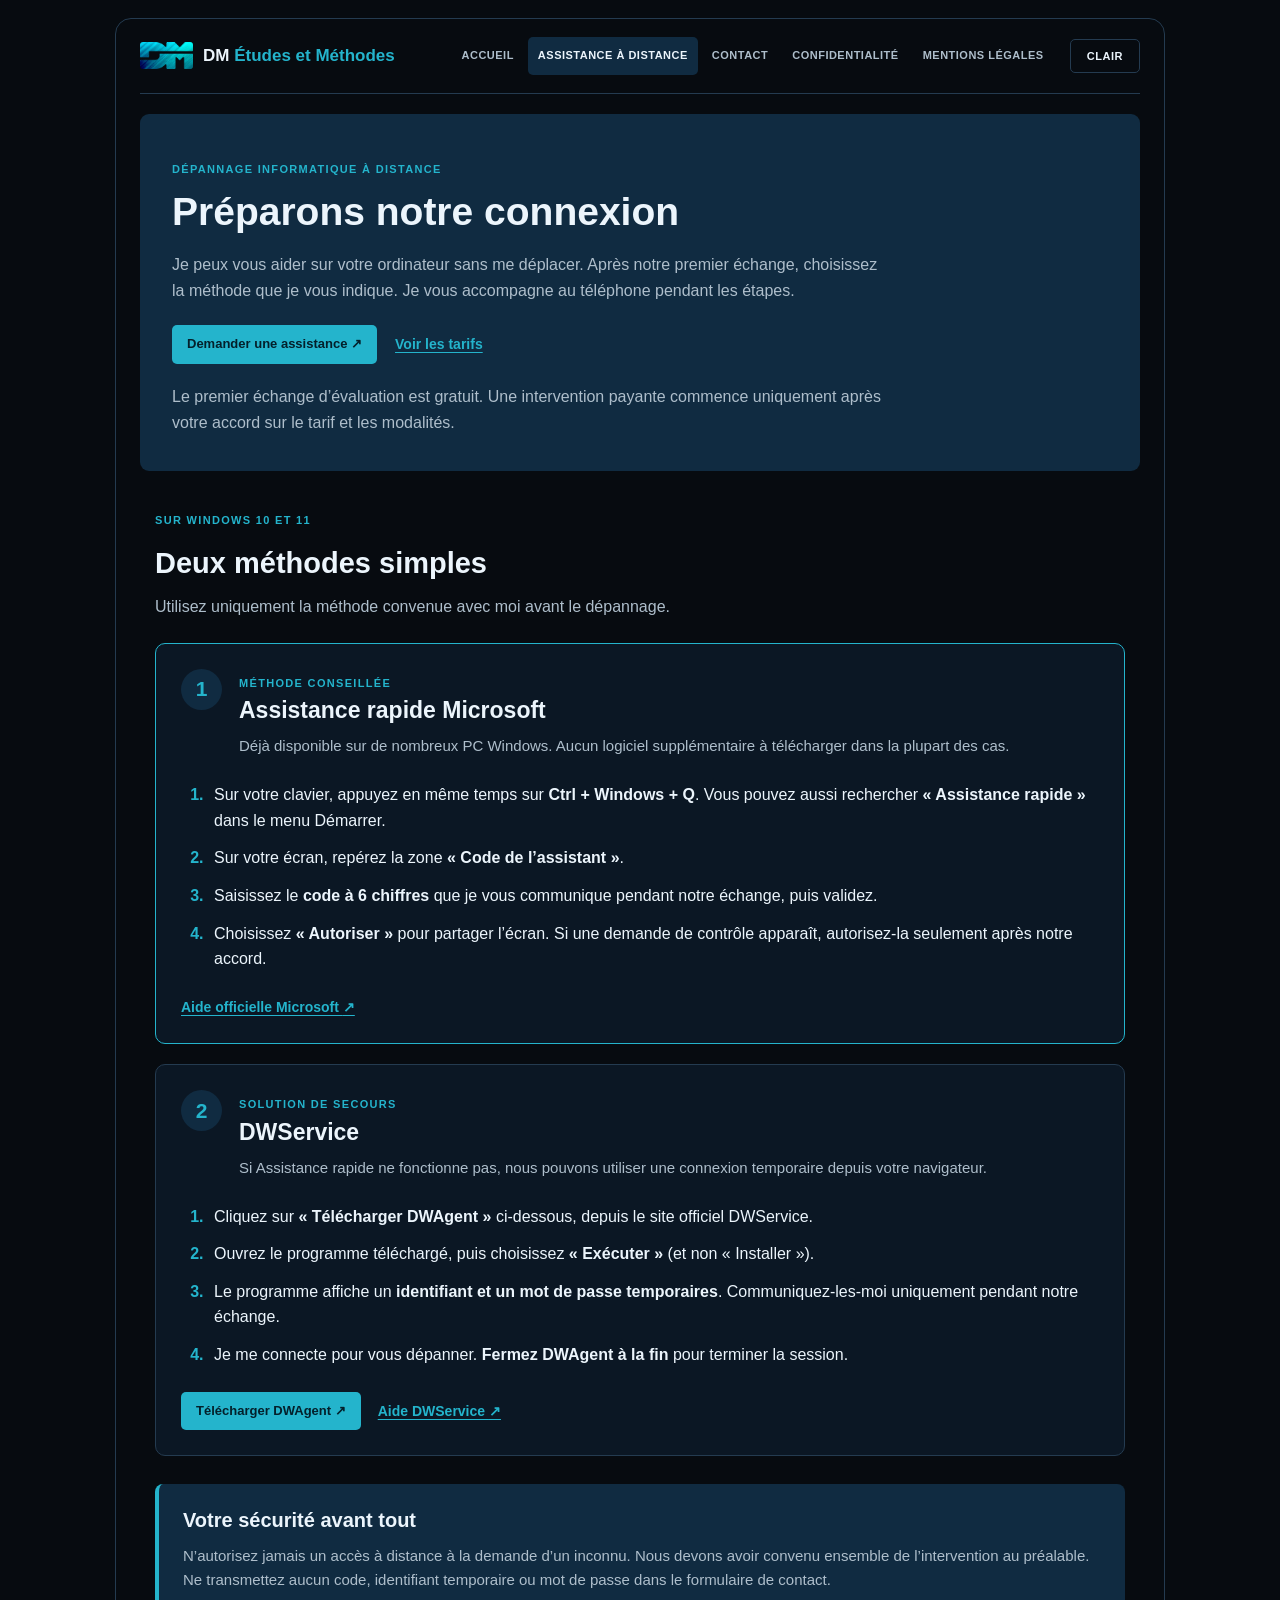
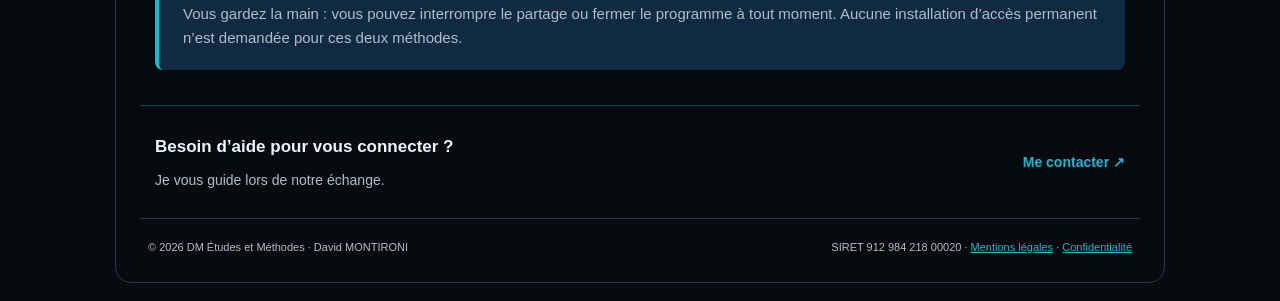
==== assistance-distance.html @ e858c82a "feat: créer une page client pour l’assistance à distance" ====
<!doctype html>
<html lang="fr">
<head>
<meta charset="utf-8">
<meta name="viewport" content="width=device-width, initial-scale=1">
<meta name="description" content="Assistance informatique à distance avec DM Études et Méthodes : guide simple pour préparer une connexion sécurisée avec Assistance rapide Microsoft ou DWService.">
<meta name="color-scheme" content="dark light">
<meta name="theme-color" content="#070b10">
<title>Assistance à distance — DM Études et Méthodes</title>
<link rel="icon" type="image/png" href="assets/favicon.png">
<link rel="stylesheet" href="assets/style.css">
<link rel="stylesheet" href="assets/assistance.css">
<script defer src="assets/main.js"></script>
</head>
<body>
<a class="skip-link" href="#contenu">Aller au contenu</a>
<div class="site-shell">
<header class="topbar">
<a href="index.html" class="brand" aria-label="DM Études et Méthodes, accueil"><img src="assets/logo-dm.png" alt="" width="55" height="28"><span>DM <strong>Études et Méthodes</strong></span></a>
<nav class="nav" aria-label="Navigation principale">
<a href="index.html">Accueil</a><a href="assistance-distance.html" aria-current="page">Assistance à distance</a><a href="contact.html">Contact</a><a href="confidentialite.html">Confidentialité</a><a href="mentions-legales.html">Mentions légales</a>
</nav>
<button id="theme-switch" type="button" aria-label="Passer au thème clair">CLAIR</button>
</header>
<main id="contenu">
<section class="assist-hero">
<p class="eyebrow">DÉPANNAGE INFORMATIQUE À DISTANCE</p>
<h1>Préparons notre connexion</h1>
<p>Je peux vous aider sur votre ordinateur sans me déplacer. Après notre premier échange, choisissez la méthode que je vous indique. Je vous accompagne au téléphone pendant les étapes.</p>
<div class="assist-hero-actions"><a class="cta" href="contact.html?prestation=distance">Demander une assistance <span aria-hidden="true">↗</span></a><a class="assist-secondary" href="index.html#tarifs">Voir les tarifs</a></div>
<p class="assist-small">Le premier échange d’évaluation est gratuit. Une intervention payante commence uniquement après votre accord sur le tarif et les modalités.</p>
</section>
<section class="assist-content" aria-labelledby="methods-title">
<div class="assist-intro"><span class="eyebrow">SUR WINDOWS 10 ET 11</span><h2 id="methods-title">Deux méthodes simples</h2><p>Utilisez uniquement la méthode convenue avec moi avant le dépannage.</p></div>
<article class="assist-method" aria-labelledby="quick-title">
<div class="assist-method-heading"><span class="assist-number" aria-hidden="true">1</span><div><span class="eyebrow">MÉTHODE CONSEILLÉE</span><h3 id="quick-title">Assistance rapide Microsoft</h3><p>Déjà disponible sur de nombreux PC Windows. Aucun logiciel supplémentaire à télécharger dans la plupart des cas.</p></div></div>
<ol class="assist-steps">
<li>Sur votre clavier, appuyez en même temps sur <strong>Ctrl + Windows + Q</strong>. Vous pouvez aussi rechercher <strong>« Assistance rapide »</strong> dans le menu Démarrer.</li>
<li>Sur votre écran, repérez la zone <strong>« Code de l’assistant »</strong>.</li>
<li>Saisissez le <strong>code à 6 chiffres</strong> que je vous communique pendant notre échange, puis validez.</li>
<li>Choisissez <strong>« Autoriser »</strong> pour partager l’écran. Si une demande de contrôle apparaît, autorisez-la seulement après notre accord.</li>
</ol>
<div class="assist-actions"><a class="assist-link" href="https://support.microsoft.com/fr-fr/windows/apps/solve-pc-problems-remotely-using-quick-assist" target="_blank" rel="noopener noreferrer">Aide officielle Microsoft <span aria-hidden="true">↗</span></a></div>
</article>
<article class="assist-method" aria-labelledby="dw-title">
<div class="assist-method-heading"><span class="assist-number" aria-hidden="true">2</span><div><span class="eyebrow">SOLUTION DE SECOURS</span><h3 id="dw-title">DWService</h3><p>Si Assistance rapide ne fonctionne pas, nous pouvons utiliser une connexion temporaire depuis votre navigateur.</p></div></div>
<ol class="assist-steps">
<li>Cliquez sur <strong>« Télécharger DWAgent »</strong> ci-dessous, depuis le site officiel DWService.</li>
<li>Ouvrez le programme téléchargé, puis choisissez <strong>« Exécuter »</strong> (et non « Installer »).</li>
<li>Le programme affiche un <strong>identifiant et un mot de passe temporaires</strong>. Communiquez-les-moi uniquement pendant notre échange.</li>
<li>Je me connecte pour vous dépanner. <strong>Fermez DWAgent à la fin</strong> pour terminer la session.</li>
</ol>
<div class="assist-actions"><a class="cta" href="https://www.dwservice.net/fr/download.html" target="_blank" rel="noopener noreferrer">Télécharger DWAgent <span aria-hidden="true">↗</span></a><a class="assist-link" href="https://www.dwservice.net/fr/faq.html" target="_blank" rel="noopener noreferrer">Aide DWService <span aria-hidden="true">↗</span></a></div>
</article>
<aside class="assist-safety" aria-labelledby="safe-title"><h2 id="safe-title">Votre sécurité avant tout</h2><p>N’autorisez jamais un accès à distance à la demande d’un inconnu. Nous devons avoir convenu ensemble de l’intervention au préalable. Ne transmettez aucun code, identifiant temporaire ou mot de passe dans le formulaire de contact.</p><p>Vous gardez la main : vous pouvez interrompre le partage ou fermer le programme à tout moment. Aucune installation d’accès permanent n’est demandée pour ces deux méthodes.</p></aside>
</section>
<section class="signature"><div><h2>Besoin d’aide pour vous connecter ?</h2><p>Je vous guide lors de notre échange.</p></div><a href="contact.html?prestation=distance">Me contacter <span aria-hidden="true">↗</span></a></section>
</main>
<footer class="footer"><span>© 2026 DM Études et Méthodes · David MONTIRONI</span><span>SIRET 912 984 218 00020 · <a href="mentions-legales.html">Mentions légales</a> · <a href="confidentialite.html">Confidentialité</a></span></footer>
</div></body></html>
---- assets/style.css ----
*{box-sizing:border-box}html{scroll-behavior:smooth}body{--bg:#070b10;--panel:#0b1724;--hero:#102b41;--text:#ecf5fc;--muted:#aebecb;--line:#243b50;--accent:#24b4cc;--focus:#62d8e8;background:var(--bg);color:var(--text);font-family:Inter,Segoe UI,Arial,sans-serif;margin:0;line-height:1.6}body.light{--bg:#f4f8fa;--panel:#fff;--hero:#e0f1f7;--text:#162738;--muted:#485c6b;--line:#c9dce5;--accent:#087c9b;--focus:#087c9b}a{color:var(--accent)}a:focus-visible,button:focus-visible{outline:3px solid var(--focus);outline-offset:3px}.site-shell{max-width:1050px;margin:18px auto;padding:0 24px;border:1px solid var(--line);border-radius:16px;background:var(--bg)}.topbar{display:flex;align-items:center;gap:16px;flex-wrap:wrap;padding:18px 0;border-bottom:1px solid var(--line)}.brand{text-decoration:none;color:var(--text);display:flex;align-items:center;gap:10px;font-size:17px;font-weight:650;white-space:nowrap}.brand img{object-fit:cover;object-position:center;width:53px;height:27px;border-radius:3px}.brand strong{color:var(--accent)}.nav{display:flex;align-items:center;flex-wrap:wrap;gap:4px;margin-left:auto}.nav a{text-decoration:none;text-transform:uppercase;font-size:11px;letter-spacing:.045em;font-weight:700;color:var(--muted);padding:10px;border-radius:5px}.nav a:hover,.nav a[aria-current]{background:var(--hero);color:var(--text)}button{background:transparent;color:var(--text);border:1px solid var(--line);border-radius:5px;padding:10px 16px;font-weight:650;cursor:pointer;font-size:11px;letter-spacing:.05em}.hero{background:var(--hero);margin-top:20px;padding:45px 30px;border-radius:9px}.eyebrow{color:var(--accent);font-size:11px;font-weight:800;letter-spacing:.12em}.hero h1{font-size:clamp(25px,3vw,36px);line-height:1.23;margin:16px 0 12px;letter-spacing:-.025em}.hero p{max-width:750px;margin:0 0 20px;color:var(--muted)}.cta{display:inline-block;background:var(--accent);color:#04202b;text-decoration:none;padding:9px 15px;border-radius:5px;font-size:13px;font-weight:700}.services{display:grid;grid-template-columns:1fr 1fr;gap:36px;padding:34px 15px 18px}.service-icon{color:var(--accent);font-size:25px;height:35px}.services h2,.expertise h2,.signature h2{font-size:17px;margin:0 0 8px}.services p,.expertise p,.signature p{color:var(--muted);margin:0;font-size:14px}.expertise{padding:20px 15px 34px}.signature{border-top:1px solid var(--line);padding:27px 15px;display:flex;justify-content:space-between;align-items:center;gap:15px}.signature a{font-size:14px;text-decoration:none;font-weight:700}.footer{border-top:1px solid var(--line);display:flex;justify-content:space-between;gap:10px;flex-wrap:wrap;padding:20px 8px 25px;color:var(--muted);font-size:11px}.inner{padding:35px 15px 60px;max-width:820px}.inner h1{font-size:clamp(27px,4vw,38px);line-height:1.3;margin:10px 0 20px}.inner h2{font-size:18px;margin:28px 0 5px}.inner p{color:var(--muted)}.contact-grid{display:grid;grid-template-columns:1fr 1fr;gap:32px;margin-top:32px}.note{background:var(--hero);padding:16px 20px;border-radius:7px}@media(max-width:720px){.site-shell{margin:0;padding:0 15px;border:0;border-radius:0}.topbar{align-items:flex-start}.nav{order:3;width:100%;margin:0}.nav a{padding:8px 7px;font-size:10px}button{margin-left:auto}.hero{padding:30px 20px}.services,.contact-grid{grid-template-columns:1fr;gap:20px}.signature{align-items:flex-start}.footer{display:block}.footer span{display:block;margin-bottom:6px}}
/* Formulaire de contact */
.contact-layout{display:grid;grid-template-columns:minmax(0,1.8fr) minmax(220px,1fr);gap:28px;margin-top:26px;align-items:start}
.contact-form{border:1px solid var(--line);border-radius:10px;padding:23px;background:var(--panel)}
.form-row{display:grid;grid-template-columns:1fr 1fr;gap:14px}
.field{display:flex;flex-direction:column;gap:6px;margin-bottom:17px}
.field label{font-size:13px;font-weight:650}
.field input,.field select,.field textarea{width:100%;border:1px solid var(--line);background:var(--bg);color:var(--text);border-radius:6px;padding:11px 12px;font:inherit;font-size:14px}
.field input:focus,.field select:focus,.field textarea:focus{outline:2px solid var(--focus);outline-offset:1px}
.field textarea{resize:vertical;min-height:140px}
.checkline{display:flex;gap:12px;align-items:flex-start;color:var(--muted);font-size:13px}
.checkline input{accent-color:var(--accent);margin-top:5px}
.small-muted,.form-status{font-size:12px;color:var(--muted)}
.form-status{padding:10px 12px;background:var(--hero);border-radius:5px}
.send-button{background:var(--accent);color:#04202b;border:0;font-size:13px}
.send-button:disabled{opacity:.55;cursor:not-allowed}
.trap{position:absolute;left:-9999px;width:1px;height:1px;overflow:hidden}
.contact-aside{margin-top:0}
@media(max-width:720px){.contact-layout,.form-row{grid-template-columns:1fr}.contact-form{padding:16px}}

.thank-you{padding-top:64px;padding-bottom:72px}.thank-you .cta{display:inline-flex;margin-top:18px}
---- assets/assistance.css ----
/* Guide d'assistance à distance : styles complémentaires, thème hérité du site */
.skip-link{position:absolute;left:-9999px;top:auto}
.skip-link:focus{left:12px;top:12px;z-index:10;background:var(--panel);padding:10px}
.assist-hero{background:var(--hero);margin-top:20px;padding:36px 32px;border-radius:9px}
.assist-hero h1{font-size:clamp(27px,3.5vw,39px);line-height:1.2;margin:10px 0 14px}
.assist-hero>p:not(.eyebrow){color:var(--muted);max-width:720px;font-size:16px}
.assist-hero-actions{display:flex;align-items:center;gap:18px;flex-wrap:wrap;margin-top:22px}
.assist-secondary,.assist-link{font-weight:700;font-size:14px;text-underline-offset:3px}
.assist-hero .assist-small{font-size:13px;margin:20px 0 0}
.assist-content{padding:35px 15px}
.assist-intro h2{font-size:clamp(23px,3vw,29px);margin:8px 0}
.assist-intro p{color:var(--muted);margin:0 0 23px}
.assist-method{background:var(--panel);border:1px solid var(--line);border-radius:10px;margin-top:20px;padding:25px}
.assist-method:first-of-type{border-color:var(--accent)}
.assist-method-heading{display:flex;gap:17px;align-items:flex-start}
.assist-method-heading h3{font-size:23px;margin:2px 0 8px;line-height:1.3}
.assist-method-heading p{font-size:15px;color:var(--muted);margin:0}
.assist-number{display:grid;place-items:center;flex:0 0 41px;width:41px;height:41px;border-radius:50%;background:var(--hero);color:var(--accent);font-size:21px;font-weight:800}
.assist-steps{margin:24px 0 0;padding-left:27px;display:grid;gap:12px}
.assist-steps li{padding-left:6px;line-height:1.6;font-size:16px}
.assist-steps li::marker{color:var(--accent);font-weight:800}
.assist-actions{margin-top:24px;display:flex;flex-wrap:wrap;align-items:center;gap:17px}
.assist-safety{margin-top:28px;border-left:4px solid var(--accent);background:var(--hero);padding:20px 24px;border-radius:8px}
.assist-safety h2{font-size:20px;margin:0 0 8px}
.assist-safety p{color:var(--muted);margin:0 0 10px;font-size:15px}
.assist-safety p:last-child{margin-bottom:0}
.footer a{color:var(--accent)}
@media(max-width:720px){.assist-hero{padding:25px 20px}.assist-content{padding:28px 0}.assist-method{padding:20px 17px}.assist-method-heading{gap:12px}.assist-number{flex-basis:36px;width:36px;height:36px}.assist-method-heading h3{font-size:21px}.assist-steps{padding-left:22px}.assist-safety{padding:19px}.assist-hero-actions{gap:14px}}
@media(prefers-reduced-motion:reduce){html{scroll-behavior:auto}}
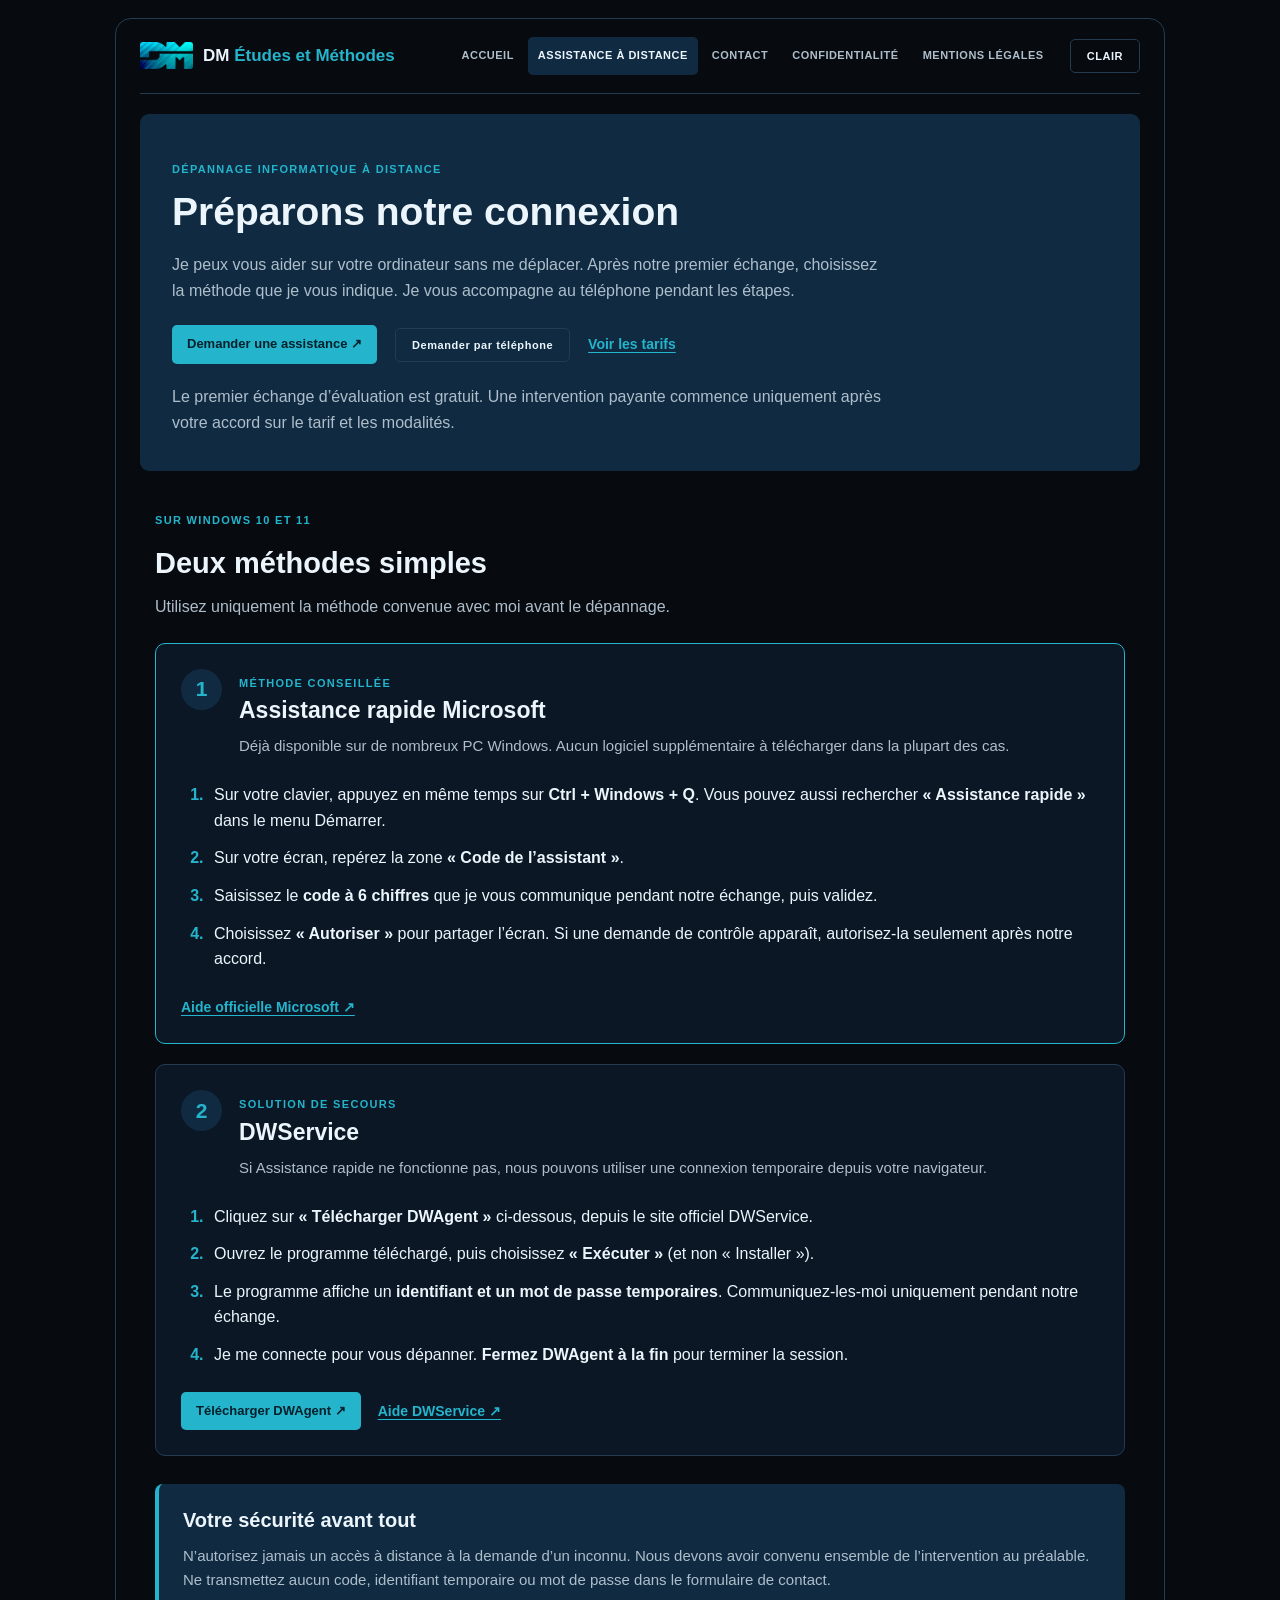
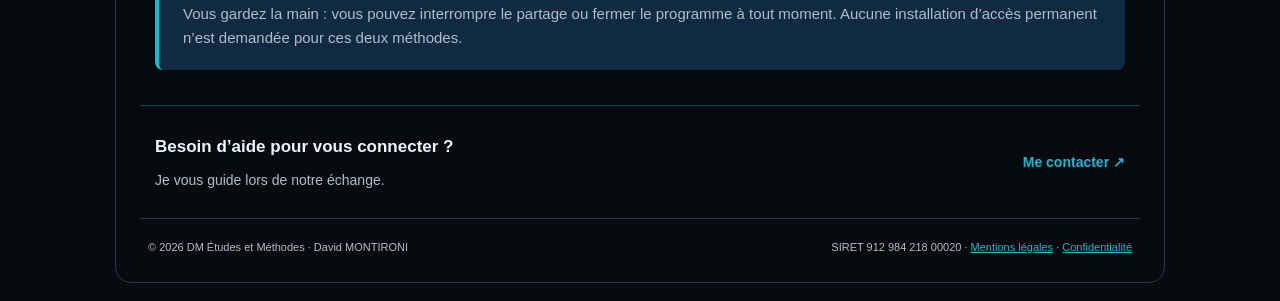
==== commit eaa9a760: "feat: ajouter un bouton Demander par téléphone" ====
--- a/assistance-distance.html
+++ b/assistance-distance.html
@@ -11,6 +11,7 @@
 <link rel="stylesheet" href="assets/style.css">
 <link rel="stylesheet" href="assets/assistance.css">
 <script defer src="assets/main.js"></script>
+<script defer src="assets/telephone.js"></script>
 </head>
 <body>
 <a class="skip-link" href="#contenu">Aller au contenu</a>
@@ -27,7 +28,13 @@
 <p class="eyebrow">DÉPANNAGE INFORMATIQUE À DISTANCE</p>
 <h1>Préparons notre connexion</h1>
 <p>Je peux vous aider sur votre ordinateur sans me déplacer. Après notre premier échange, choisissez la méthode que je vous indique. Je vous accompagne au téléphone pendant les étapes.</p>
-<div class="assist-hero-actions"><a class="cta" href="contact.html?prestation=distance">Demander une assistance <span aria-hidden="true">↗</span></a><a class="assist-secondary" href="index.html#tarifs">Voir les tarifs</a></div>
+<div class="assist-hero-actions">
+<a class="cta" href="contact.html?prestation=distance">Demander une assistance <span aria-hidden="true">↗</span></a>
+<button type="button" class="assist-call" id="assist-call" aria-controls="assist-call-result" aria-expanded="false">Demander par téléphone</button>
+<a class="assist-secondary" href="index.html#tarifs">Voir les tarifs</a>
+</div>
+<div id="assist-call-result" class="assist-call-result" aria-live="polite" hidden></div>
+<noscript><p class="assist-small">Pour obtenir notre numéro, veuillez utiliser le formulaire de contact.</p></noscript>
 <p class="assist-small">Le premier échange d’évaluation est gratuit. Une intervention payante commence uniquement après votre accord sur le tarif et les modalités.</p>
 </section>
 <section class="assist-content" aria-labelledby="methods-title">
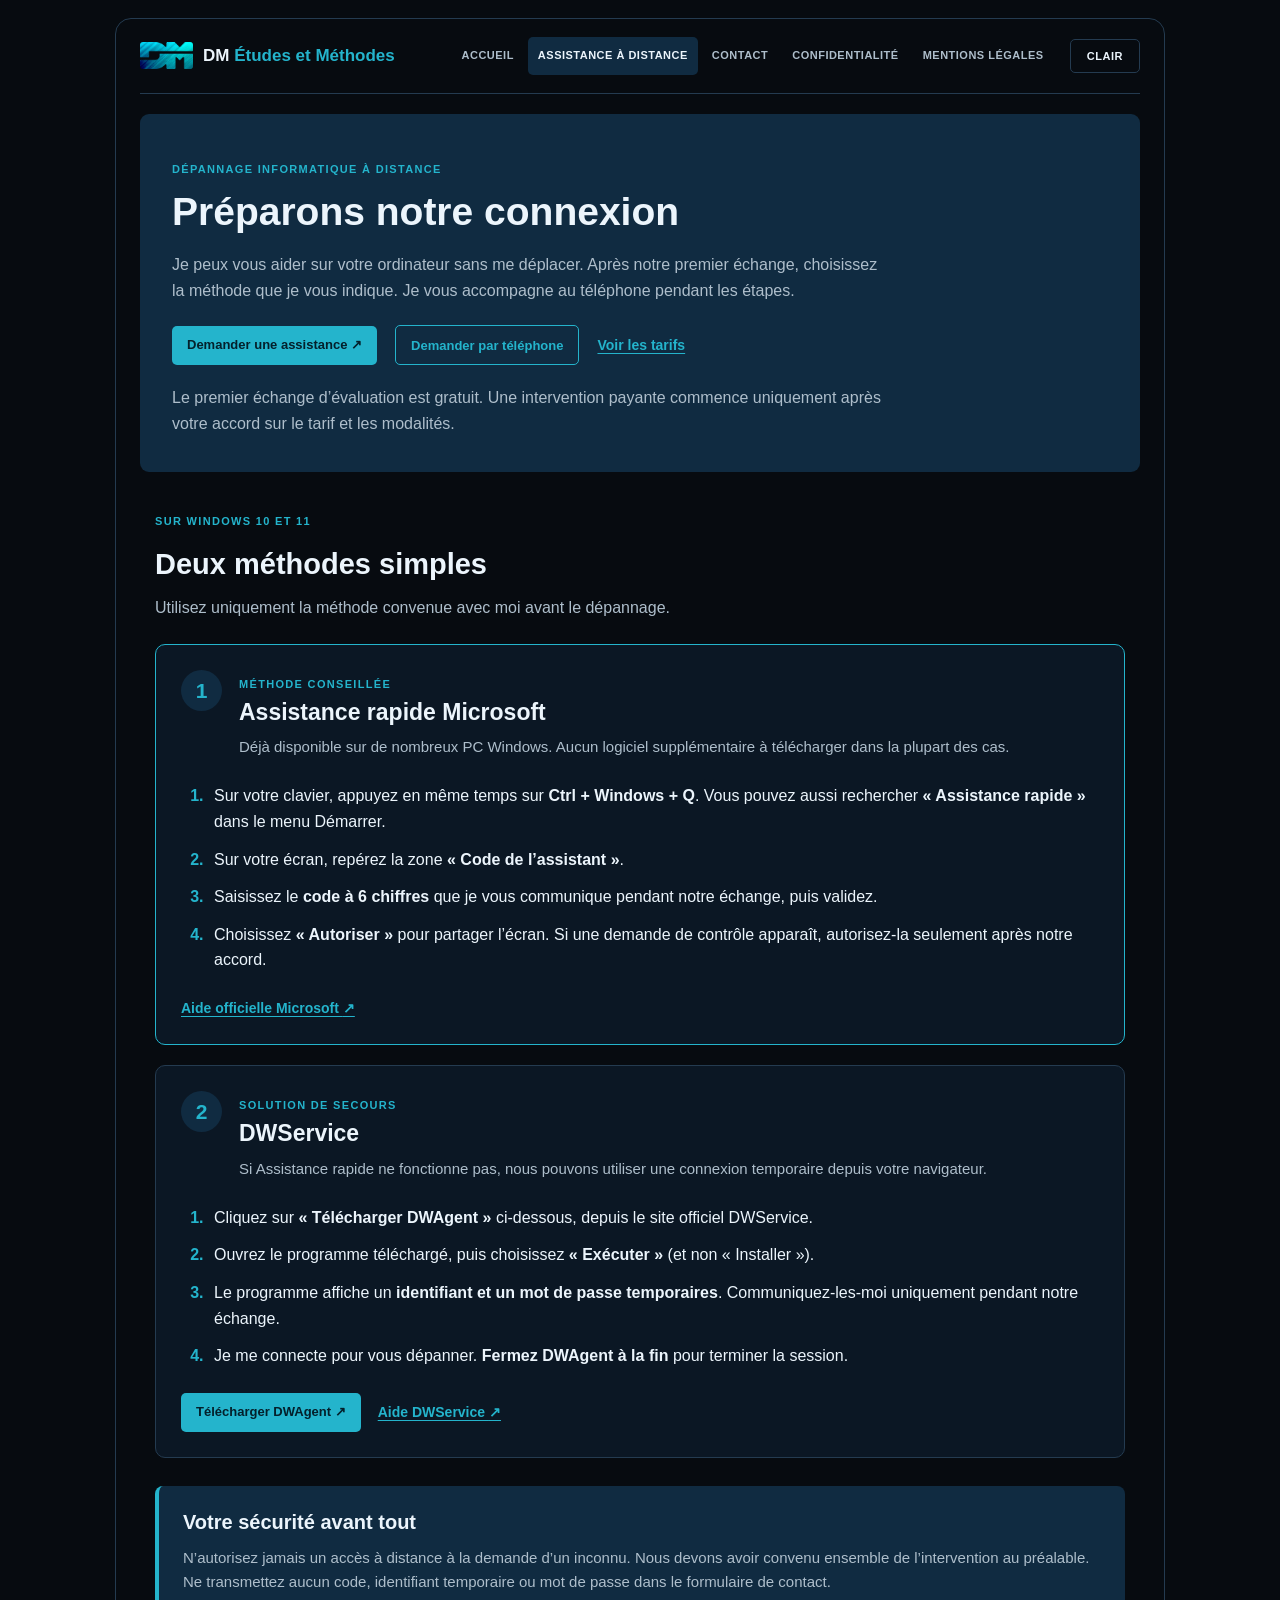
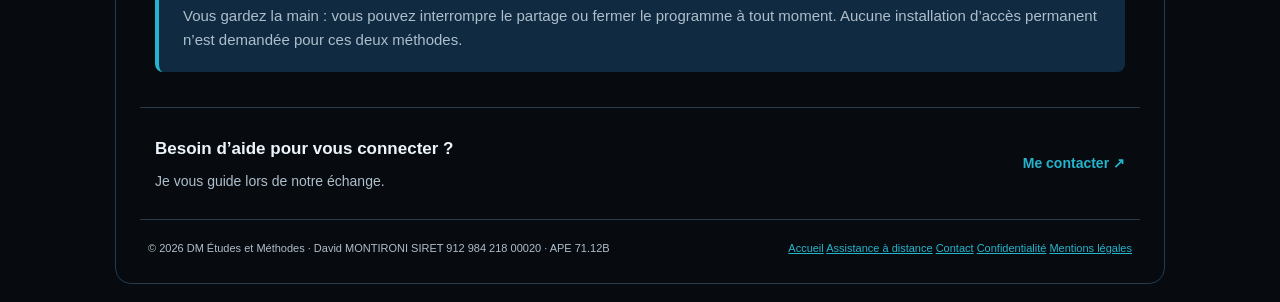
==== commit 62c5763e: "ui: harmoniser le pied de page et les 5 liens sur assistance-distance.html" ====
--- a/assistance-distance.html
+++ b/assistance-distance.html
@@ -63,5 +63,17 @@
 </section>
 <section class="signature"><div><h2>Besoin d’aide pour vous connecter ?</h2><p>Je vous guide lors de notre échange.</p></div><a href="contact.html?prestation=distance">Me contacter <span aria-hidden="true">↗</span></a></section>
 </main>
-<footer class="footer"><span>© 2026 DM Études et Méthodes · David MONTIRONI</span><span>SIRET 912 984 218 00020 · <a href="mentions-legales.html">Mentions légales</a> · <a href="confidentialite.html">Confidentialité</a></span></footer>
+<footer class="footer">
+  <div class="footer-meta">
+    <span>© 2026 DM Études et Méthodes · David MONTIRONI</span>
+    <span>SIRET 912 984 218 00020 · APE 71.12B</span>
+  </div>
+  <nav class="footer-nav" aria-label="Navigation de pied de page">
+    <a href="index.html">Accueil</a>
+    <a href="assistance-distance.html">Assistance à distance</a>
+    <a href="contact.html">Contact</a>
+    <a href="confidentialite.html">Confidentialité</a>
+    <a href="mentions-legales.html">Mentions légales</a>
+  </nav>
+</footer>
 </div></body></html>
--- a/assets/assistance.css
+++ b/assets/assistance.css
@@ -27,3 +27,27 @@
 .footer a{color:var(--accent)}
 @media(max-width:720px){.assist-hero{padding:25px 20px}.assist-content{padding:28px 0}.assist-method{padding:20px 17px}.assist-method-heading{gap:12px}.assist-number{flex-basis:36px;width:36px;height:36px}.assist-method-heading h3{font-size:21px}.assist-steps{padding-left:22px}.assist-safety{padding:19px}.assist-hero-actions{gap:14px}}
 @media(prefers-reduced-motion:reduce){html{scroll-behavior:auto}}
+
+
+/* Demande téléphonique : affichage à la demande, responsive et accessible */
+.assist-hero-actions .assist-call{
+  display:inline-flex;align-items:center;justify-content:center;
+  margin-left:0;padding:9px 15px;min-height:40px;
+  border:1px solid var(--accent);border-radius:5px;
+  color:var(--accent);background:transparent;
+  letter-spacing:0;text-transform:none;font-size:13px;font-weight:700;
+}
+.assist-hero-actions .assist-call:hover{background:var(--bg)}
+.assist-call-result{
+  margin-top:15px;padding:12px 16px;border:1px solid var(--line);
+  border-radius:7px;background:var(--panel);color:var(--muted);
+  font-size:15px;line-height:1.6;
+}
+.assist-phone-link{
+  color:var(--accent);font-size:18px;font-weight:800;
+  text-decoration:underline;text-underline-offset:3px;white-space:nowrap;
+}
+@media(max-width:500px){
+  .assist-hero-actions{gap:12px}
+  .assist-hero-actions .assist-call{margin-left:0}
+}
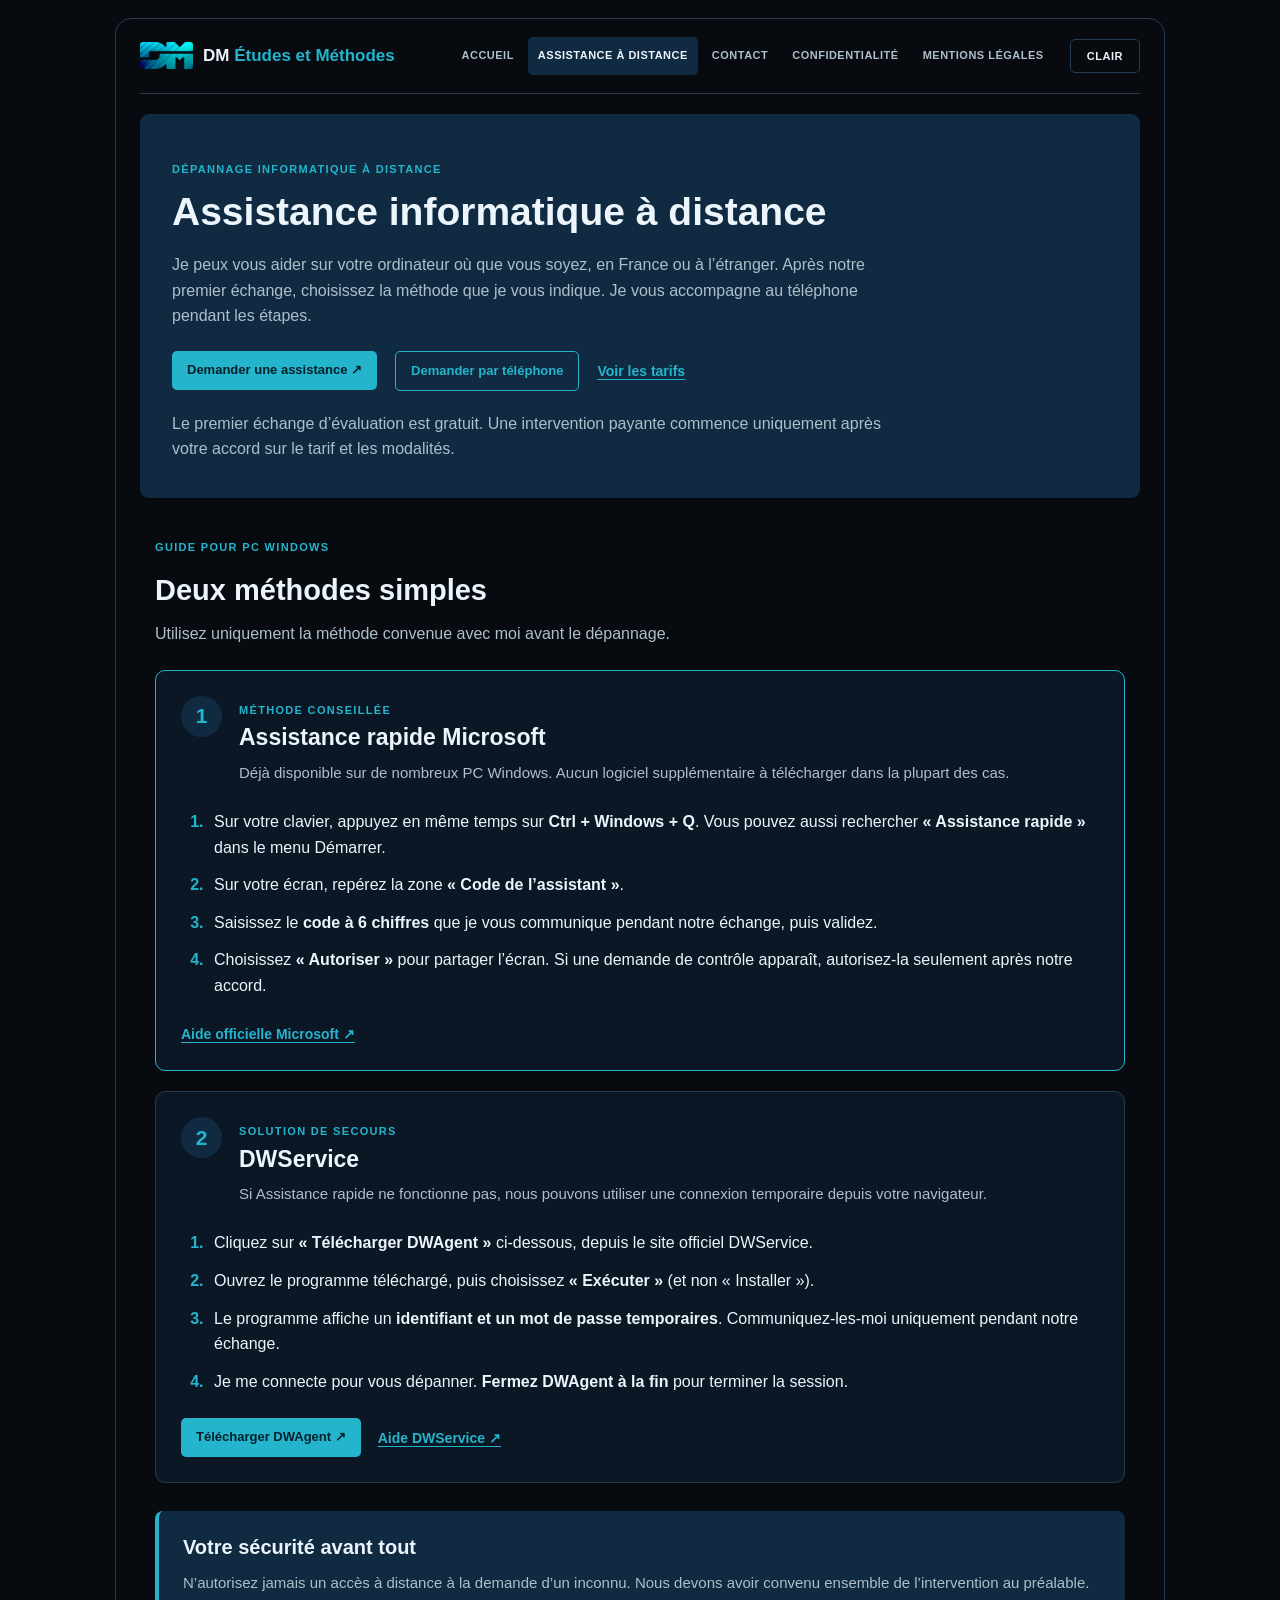
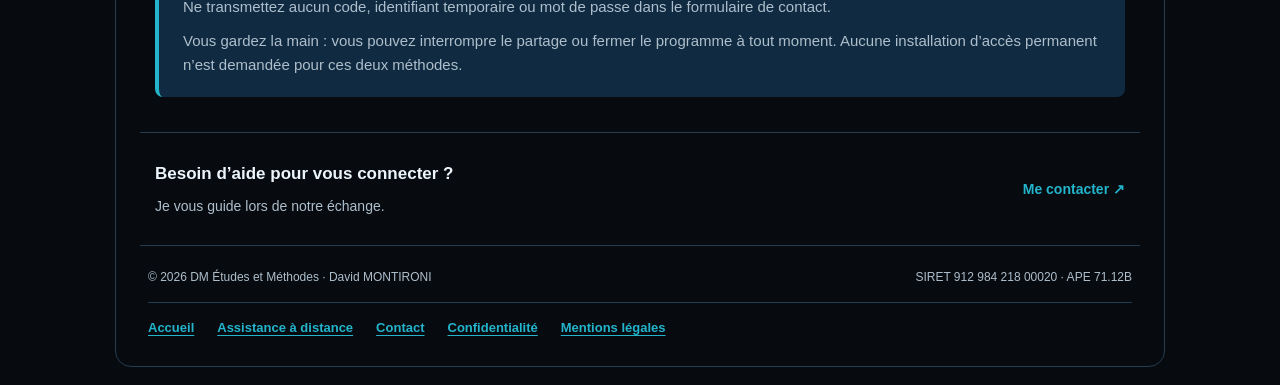
==== commit b751be8d: "Optimiser le référencement des services aux particuliers" ====
--- a/assistance-distance.html
+++ b/assistance-distance.html
@@ -3,10 +3,19 @@
 <head>
 <meta charset="utf-8">
 <meta name="viewport" content="width=device-width, initial-scale=1">
-<meta name="description" content="Assistance informatique à distance avec DM Études et Méthodes : guide simple pour préparer une connexion sécurisée avec Assistance rapide Microsoft ou DWService.">
+<meta name="description" content="Assistance informatique à distance en France et à l’étranger. Préparez votre dépannage PC avec le guide Assistance rapide Microsoft ou DWService.">
+<meta name="robots" content="index,follow">
 <meta name="color-scheme" content="dark light">
 <meta name="theme-color" content="#070b10">
-<title>Assistance à distance — DM Études et Méthodes</title>
+<title>Assistance informatique à distance | DM Études et Méthodes</title>
+<link rel="canonical" href="https://servicesauxparticuliers.montironi.fr/assistance-distance.html">
+<meta property="og:type" content="website">
+<meta property="og:locale" content="fr_FR">
+<meta property="og:site_name" content="DM Études et Méthodes">
+<meta property="og:title" content="Assistance informatique à distance | DM Études et Méthodes">
+<meta property="og:description" content="Assistance informatique à distance en France et à l’étranger. Préparez votre dépannage PC avec le guide Assistance rapide Microsoft ou DWService.">
+<meta property="og:url" content="https://servicesauxparticuliers.montironi.fr/assistance-distance.html">
+<meta property="og:image" content="https://servicesauxparticuliers.montironi.fr/assets/partage.png">
 <link rel="icon" type="image/png" href="assets/favicon.png">
 <link rel="stylesheet" href="assets/style.css">
 <link rel="stylesheet" href="assets/assistance.css">
@@ -17,28 +26,28 @@
 <a class="skip-link" href="#contenu">Aller au contenu</a>
 <div class="site-shell">
 <header class="topbar">
-<a href="index.html" class="brand" aria-label="DM Études et Méthodes, accueil"><img src="assets/logo-dm.png" alt="" width="55" height="28"><span>DM <strong>Études et Méthodes</strong></span></a>
+<a href="./" class="brand" aria-label="DM Études et Méthodes, accueil"><img src="assets/logo-dm.png" alt="" width="55" height="28"><span>DM <strong>Études et Méthodes</strong></span></a>
 <nav class="nav" aria-label="Navigation principale">
-<a href="index.html">Accueil</a><a href="assistance-distance.html" aria-current="page">Assistance à distance</a><a href="contact.html">Contact</a><a href="confidentialite.html">Confidentialité</a><a href="mentions-legales.html">Mentions légales</a>
+<a href="./">Accueil</a><a href="assistance-distance.html" aria-current="page">Assistance à distance</a><a href="contact.html">Contact</a><a href="confidentialite.html">Confidentialité</a><a href="mentions-legales.html">Mentions légales</a>
 </nav>
 <button id="theme-switch" type="button" aria-label="Passer au thème clair">CLAIR</button>
 </header>
-<main id="contenu">
+<main id="contenu" tabindex="-1">
 <section class="assist-hero">
 <p class="eyebrow">DÉPANNAGE INFORMATIQUE À DISTANCE</p>
-<h1>Préparons notre connexion</h1>
-<p>Je peux vous aider sur votre ordinateur sans me déplacer. Après notre premier échange, choisissez la méthode que je vous indique. Je vous accompagne au téléphone pendant les étapes.</p>
+<h1>Assistance informatique à distance</h1>
+<p>Je peux vous aider sur votre ordinateur où que vous soyez, en France ou à l’étranger. Après notre premier échange, choisissez la méthode que je vous indique. Je vous accompagne au téléphone pendant les étapes.</p>
 <div class="assist-hero-actions">
 <a class="cta" href="contact.html?prestation=distance">Demander une assistance <span aria-hidden="true">↗</span></a>
 <button type="button" class="assist-call" id="assist-call" aria-controls="assist-call-result" aria-expanded="false">Demander par téléphone</button>
-<a class="assist-secondary" href="index.html#tarifs">Voir les tarifs</a>
+<a class="assist-secondary" href="./#tarifs">Voir les tarifs</a>
 </div>
 <div id="assist-call-result" class="assist-call-result" aria-live="polite" hidden></div>
 <noscript><p class="assist-small">Pour obtenir notre numéro, veuillez utiliser le formulaire de contact.</p></noscript>
 <p class="assist-small">Le premier échange d’évaluation est gratuit. Une intervention payante commence uniquement après votre accord sur le tarif et les modalités.</p>
 </section>
 <section class="assist-content" aria-labelledby="methods-title">
-<div class="assist-intro"><span class="eyebrow">SUR WINDOWS 10 ET 11</span><h2 id="methods-title">Deux méthodes simples</h2><p>Utilisez uniquement la méthode convenue avec moi avant le dépannage.</p></div>
+<div class="assist-intro"><span class="eyebrow">GUIDE POUR PC WINDOWS</span><h2 id="methods-title">Deux méthodes simples</h2><p>Utilisez uniquement la méthode convenue avec moi avant le dépannage.</p></div>
 <article class="assist-method" aria-labelledby="quick-title">
 <div class="assist-method-heading"><span class="assist-number" aria-hidden="true">1</span><div><span class="eyebrow">MÉTHODE CONSEILLÉE</span><h3 id="quick-title">Assistance rapide Microsoft</h3><p>Déjà disponible sur de nombreux PC Windows. Aucun logiciel supplémentaire à télécharger dans la plupart des cas.</p></div></div>
 <ol class="assist-steps">
@@ -69,7 +78,7 @@
     <span>SIRET 912 984 218 00020 · APE 71.12B</span>
   </div>
   <nav class="footer-nav" aria-label="Navigation de pied de page">
-    <a href="index.html">Accueil</a>
+    <a href="./">Accueil</a>
     <a href="assistance-distance.html">Assistance à distance</a>
     <a href="contact.html">Contact</a>
     <a href="confidentialite.html">Confidentialité</a>
--- a/assets/style.css
+++ b/assets/style.css
@@ -19,3 +19,48 @@
 @media(max-width:720px){.contact-layout,.form-row{grid-template-columns:1fr}.contact-form{padding:16px}}
 
 .thank-you{padding-top:64px;padding-bottom:72px}.thank-you .cta{display:inline-flex;margin-top:18px}
+
+
+/* Pied de page commun aux cinq pages */
+.footer{
+  display:grid;
+  grid-template-columns:minmax(0,1fr);
+  gap:15px;
+  padding:22px 8px 27px;
+}
+.footer-meta{
+  display:flex;
+  justify-content:space-between;
+  flex-wrap:wrap;
+  gap:7px 18px;
+  color:var(--muted);
+  font-size:12px;
+}
+.footer-nav{
+  display:flex;
+  flex-wrap:wrap;
+  align-items:center;
+  gap:9px 23px;
+  border-top:1px solid var(--line);
+  padding-top:15px;
+}
+.footer-nav a{
+  color:var(--accent);
+  font-size:13px;
+  font-weight:650;
+  text-decoration:underline;
+  text-underline-offset:3px;
+}
+.footer-nav a:hover{text-decoration-thickness:2px}
+@media(max-width:720px){
+  .footer{display:grid;padding:21px 0 28px}
+  .footer-meta{display:flex;flex-direction:column;gap:4px}
+  .footer-meta span{display:inline;margin:0}
+  .footer-nav{gap:8px 18px}
+  .footer-nav a{font-size:13px;line-height:1.6}
+}
+
+/* Accès direct au contenu pour la navigation au clavier. */
+.skip-link{position:absolute;left:-9999px;top:auto}
+.skip-link:focus{left:12px;top:12px;z-index:10;background:var(--panel);padding:10px}
+:where(a,button):focus-visible{outline:2px solid var(--focus);outline-offset:2px}
--- a/assets/assistance.css
+++ b/assets/assistance.css
@@ -1,6 +1,4 @@
 /* Guide d'assistance à distance : styles complémentaires, thème hérité du site */
-.skip-link{position:absolute;left:-9999px;top:auto}
-.skip-link:focus{left:12px;top:12px;z-index:10;background:var(--panel);padding:10px}
 .assist-hero{background:var(--hero);margin-top:20px;padding:36px 32px;border-radius:9px}
 .assist-hero h1{font-size:clamp(27px,3.5vw,39px);line-height:1.2;margin:10px 0 14px}
 .assist-hero>p:not(.eyebrow){color:var(--muted);max-width:720px;font-size:16px}
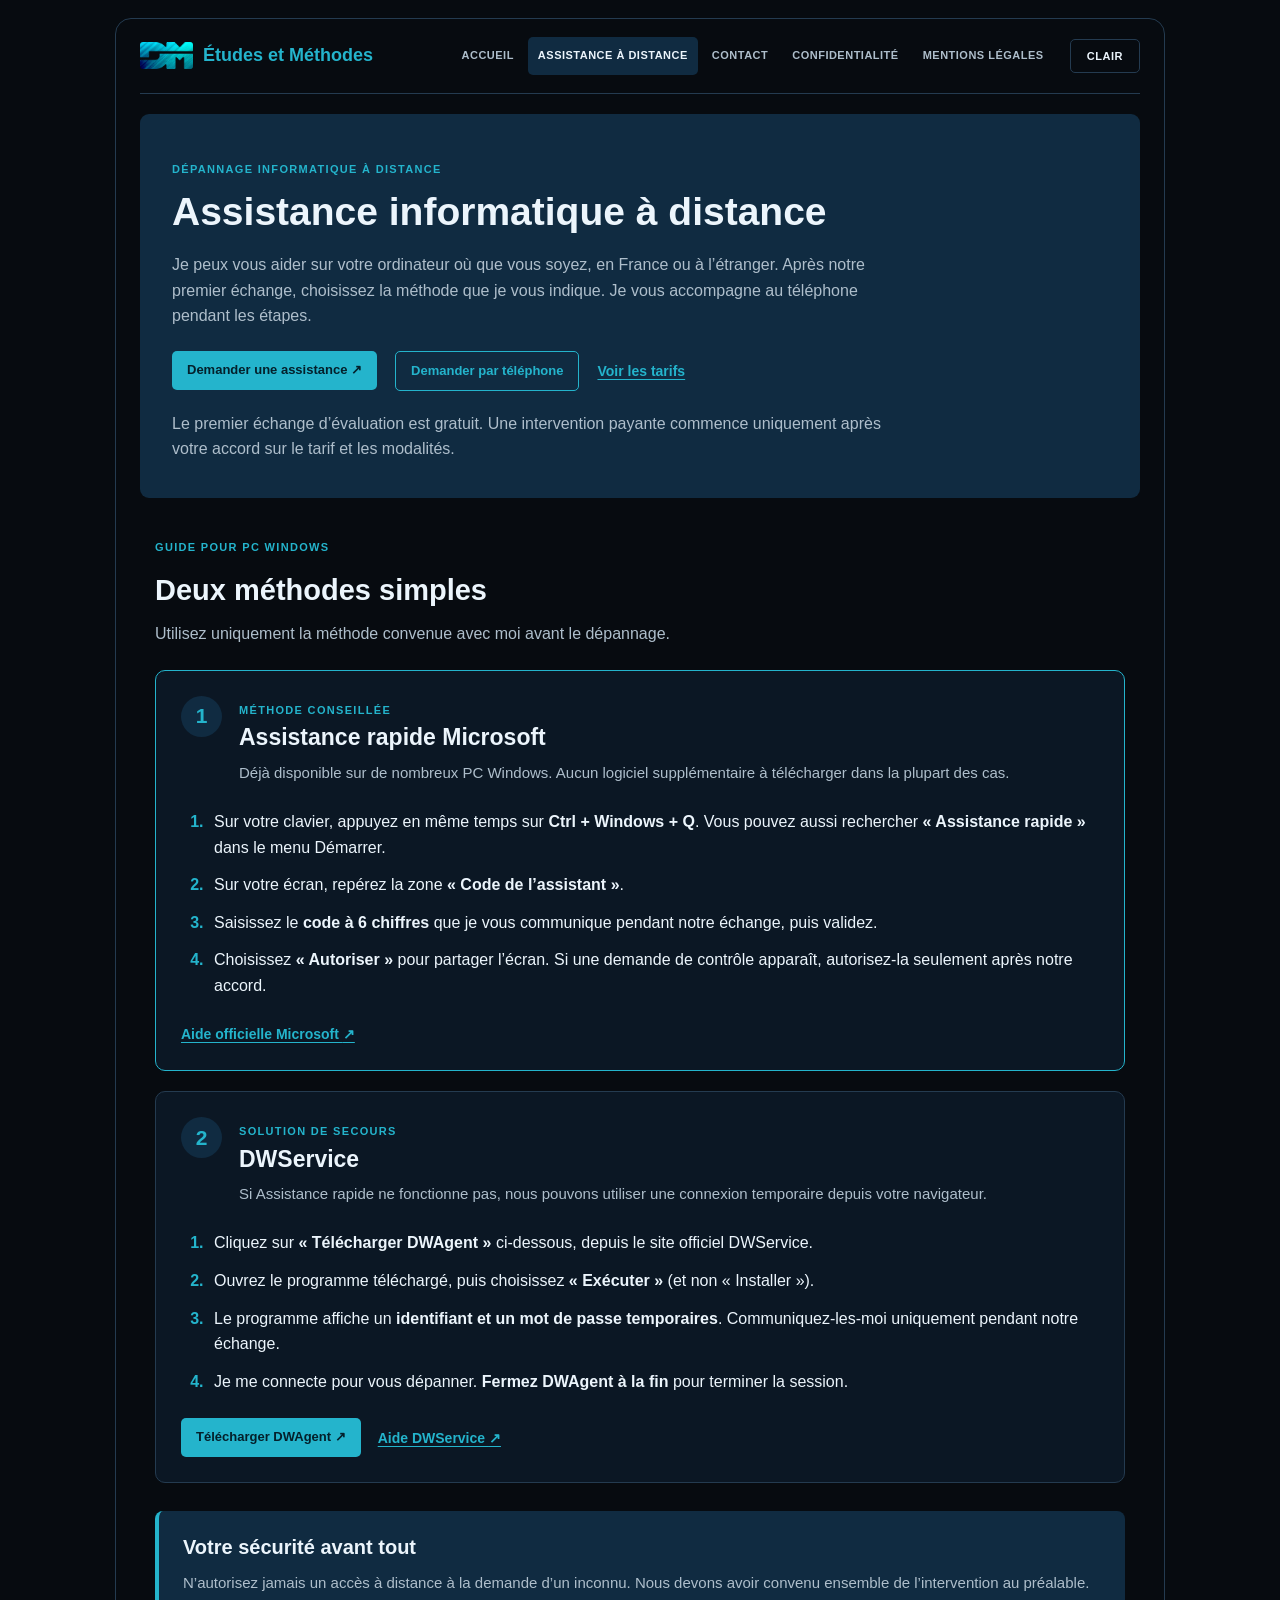
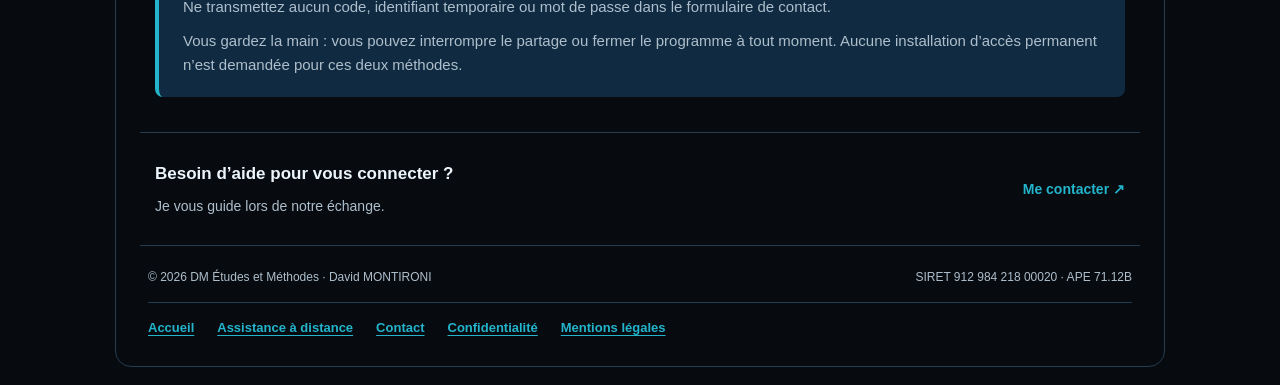
==== commit 771181da: "Uniformiser le nom Études et Méthodes dans l’en-tête" ====
--- a/assistance-distance.html
+++ b/assistance-distance.html
@@ -17,7 +17,7 @@
 <meta property="og:url" content="https://servicesauxparticuliers.montironi.fr/assistance-distance.html">
 <meta property="og:image" content="https://servicesauxparticuliers.montironi.fr/assets/partage.png">
 <link rel="icon" type="image/png" href="assets/favicon.png">
-<link rel="stylesheet" href="assets/style.css">
+<link rel="stylesheet" href="assets/style.css?v=20261123-3">
 <link rel="stylesheet" href="assets/assistance.css">
 <script defer src="assets/main.js"></script>
 <script defer src="assets/telephone.js"></script>
@@ -26,7 +26,7 @@
 <a class="skip-link" href="#contenu">Aller au contenu</a>
 <div class="site-shell">
 <header class="topbar">
-<a href="./" class="brand" aria-label="DM Études et Méthodes, accueil"><img src="assets/logo-dm.png" alt="" width="55" height="28"><span>DM <strong>Études et Méthodes</strong></span></a>
+<a href="./" class="brand" aria-label="DM Études et Méthodes, accueil"><img src="assets/logo-dm.png" alt="" width="55" height="28"><span><strong>Études et Méthodes</strong></span></a>
 <nav class="nav" aria-label="Navigation principale">
 <a href="./">Accueil</a><a href="assistance-distance.html" aria-current="page">Assistance à distance</a><a href="contact.html">Contact</a><a href="confidentialite.html">Confidentialité</a><a href="mentions-legales.html">Mentions légales</a>
 </nav>
--- a/assets/style.css
+++ b/assets/style.css
@@ -1,4 +1,4 @@
-*{box-sizing:border-box}html{scroll-behavior:smooth}body{--bg:#070b10;--panel:#0b1724;--hero:#102b41;--text:#ecf5fc;--muted:#aebecb;--line:#243b50;--accent:#24b4cc;--focus:#62d8e8;background:var(--bg);color:var(--text);font-family:Inter,Segoe UI,Arial,sans-serif;margin:0;line-height:1.6}body.light{--bg:#f4f8fa;--panel:#fff;--hero:#e0f1f7;--text:#162738;--muted:#485c6b;--line:#c9dce5;--accent:#087c9b;--focus:#087c9b}a{color:var(--accent)}a:focus-visible,button:focus-visible{outline:3px solid var(--focus);outline-offset:3px}.site-shell{max-width:1050px;margin:18px auto;padding:0 24px;border:1px solid var(--line);border-radius:16px;background:var(--bg)}.topbar{display:flex;align-items:center;gap:16px;flex-wrap:wrap;padding:18px 0;border-bottom:1px solid var(--line)}.brand{text-decoration:none;color:var(--text);display:flex;align-items:center;gap:10px;font-size:17px;font-weight:650;white-space:nowrap}.brand img{object-fit:cover;object-position:center;width:53px;height:27px;border-radius:3px}.brand strong{color:var(--accent)}.nav{display:flex;align-items:center;flex-wrap:wrap;gap:4px;margin-left:auto}.nav a{text-decoration:none;text-transform:uppercase;font-size:11px;letter-spacing:.045em;font-weight:700;color:var(--muted);padding:10px;border-radius:5px}.nav a:hover,.nav a[aria-current]{background:var(--hero);color:var(--text)}button{background:transparent;color:var(--text);border:1px solid var(--line);border-radius:5px;padding:10px 16px;font-weight:650;cursor:pointer;font-size:11px;letter-spacing:.05em}.hero{background:var(--hero);margin-top:20px;padding:45px 30px;border-radius:9px}.eyebrow{color:var(--accent);font-size:11px;font-weight:800;letter-spacing:.12em}.hero h1{font-size:clamp(25px,3vw,36px);line-height:1.23;margin:16px 0 12px;letter-spacing:-.025em}.hero p{max-width:750px;margin:0 0 20px;color:var(--muted)}.cta{display:inline-block;background:var(--accent);color:#04202b;text-decoration:none;padding:9px 15px;border-radius:5px;font-size:13px;font-weight:700}.services{display:grid;grid-template-columns:1fr 1fr;gap:36px;padding:34px 15px 18px}.service-icon{color:var(--accent);font-size:25px;height:35px}.services h2,.expertise h2,.signature h2{font-size:17px;margin:0 0 8px}.services p,.expertise p,.signature p{color:var(--muted);margin:0;font-size:14px}.expertise{padding:20px 15px 34px}.signature{border-top:1px solid var(--line);padding:27px 15px;display:flex;justify-content:space-between;align-items:center;gap:15px}.signature a{font-size:14px;text-decoration:none;font-weight:700}.footer{border-top:1px solid var(--line);display:flex;justify-content:space-between;gap:10px;flex-wrap:wrap;padding:20px 8px 25px;color:var(--muted);font-size:11px}.inner{padding:35px 15px 60px;max-width:820px}.inner h1{font-size:clamp(27px,4vw,38px);line-height:1.3;margin:10px 0 20px}.inner h2{font-size:18px;margin:28px 0 5px}.inner p{color:var(--muted)}.contact-grid{display:grid;grid-template-columns:1fr 1fr;gap:32px;margin-top:32px}.note{background:var(--hero);padding:16px 20px;border-radius:7px}@media(max-width:720px){.site-shell{margin:0;padding:0 15px;border:0;border-radius:0}.topbar{align-items:flex-start}.nav{order:3;width:100%;margin:0}.nav a{padding:8px 7px;font-size:10px}button{margin-left:auto}.hero{padding:30px 20px}.services,.contact-grid{grid-template-columns:1fr;gap:20px}.signature{align-items:flex-start}.footer{display:block}.footer span{display:block;margin-bottom:6px}}
+*{box-sizing:border-box}html{scroll-behavior:smooth}body{--bg:#070b10;--panel:#0b1724;--hero:#102b41;--text:#ecf5fc;--muted:#aebecb;--line:#243b50;--accent:#24b4cc;--focus:#62d8e8;background:var(--bg);color:var(--text);font-family:Inter,Segoe UI,Arial,sans-serif;margin:0;line-height:1.6}body.light{--bg:#f4f8fa;--panel:#fff;--hero:#e0f1f7;--text:#162738;--muted:#485c6b;--line:#c9dce5;--accent:#087c9b;--focus:#087c9b}a{color:var(--accent)}a:focus-visible,button:focus-visible{outline:3px solid var(--focus);outline-offset:3px}.site-shell{max-width:1050px;margin:18px auto;padding:0 24px;border:1px solid var(--line);border-radius:16px;background:var(--bg)}.topbar{display:flex;align-items:center;gap:16px;flex-wrap:wrap;padding:18px 0;border-bottom:1px solid var(--line)}.brand{text-decoration:none;color:var(--text);display:flex;align-items:center;gap:10px;font-size:18px;font-weight:650;white-space:nowrap}.brand img{object-fit:cover;object-position:center;width:53px;height:27px;border-radius:3px}.brand strong{color:var(--accent)}.nav{display:flex;align-items:center;flex-wrap:wrap;gap:4px;margin-left:auto}.nav a{text-decoration:none;text-transform:uppercase;font-size:11px;letter-spacing:.045em;font-weight:700;color:var(--muted);padding:10px;border-radius:5px}.nav a:hover,.nav a[aria-current]{background:var(--hero);color:var(--text)}button{background:transparent;color:var(--text);border:1px solid var(--line);border-radius:5px;padding:10px 16px;font-weight:650;cursor:pointer;font-size:11px;letter-spacing:.05em}.hero{background:var(--hero);margin-top:20px;padding:45px 30px;border-radius:9px}.eyebrow{color:var(--accent);font-size:11px;font-weight:800;letter-spacing:.12em}.hero h1{font-size:clamp(25px,3vw,36px);line-height:1.23;margin:16px 0 12px;letter-spacing:-.025em}.hero p{max-width:750px;margin:0 0 20px;color:var(--muted)}.cta{display:inline-block;background:var(--accent);color:#04202b;text-decoration:none;padding:9px 15px;border-radius:5px;font-size:13px;font-weight:700}.services{display:grid;grid-template-columns:1fr 1fr;gap:36px;padding:34px 15px 18px}.service-icon{color:var(--accent);font-size:25px;height:35px}.services h2,.expertise h2,.signature h2{font-size:17px;margin:0 0 8px}.services p,.expertise p,.signature p{color:var(--muted);margin:0;font-size:14px}.expertise{padding:20px 15px 34px}.signature{border-top:1px solid var(--line);padding:27px 15px;display:flex;justify-content:space-between;align-items:center;gap:15px}.signature a{font-size:14px;text-decoration:none;font-weight:700}.footer{border-top:1px solid var(--line);display:flex;justify-content:space-between;gap:10px;flex-wrap:wrap;padding:20px 8px 25px;color:var(--muted);font-size:11px}.inner{padding:35px 15px 60px;max-width:820px}.inner h1{font-size:clamp(27px,4vw,38px);line-height:1.3;margin:10px 0 20px}.inner h2{font-size:18px;margin:28px 0 5px}.inner p{color:var(--muted)}.contact-grid{display:grid;grid-template-columns:1fr 1fr;gap:32px;margin-top:32px}.note{background:var(--hero);padding:16px 20px;border-radius:7px}@media(max-width:720px){.site-shell{margin:0;padding:0 15px;border:0;border-radius:0}.topbar{align-items:flex-start}.nav{order:3;width:100%;margin:0}.nav a{padding:8px 7px;font-size:10px}button{margin-left:auto}.hero{padding:30px 20px}.services,.contact-grid{grid-template-columns:1fr;gap:20px}.signature{align-items:flex-start}.footer{display:block}.footer span{display:block;margin-bottom:6px}}
 /* Formulaire de contact */
 .contact-layout{display:grid;grid-template-columns:minmax(0,1.8fr) minmax(220px,1fr);gap:28px;margin-top:26px;align-items:start}
 .contact-form{border:1px solid var(--line);border-radius:10px;padding:23px;background:var(--panel)}
@@ -64,3 +64,20 @@
 .skip-link{position:absolute;left:-9999px;top:auto}
 .skip-link:focus{left:12px;top:12px;z-index:10;background:var(--panel);padding:10px}
 :where(a,button):focus-visible{outline:2px solid var(--focus);outline-offset:2px}
+
+/* Page Contact : choix téléphonique et séparation avec le formulaire */
+.inner .contact-call-choice .assist-call{
+  background:var(--accent);color:#04202b;border-color:var(--accent);
+}
+.inner .contact-call-choice .assist-call:hover{
+  background:var(--accent);filter:brightness(1.08);
+}
+.contact-divider{
+  display:flex;align-items:center;gap:16px;margin:30px 0 0;
+  color:var(--muted);font-size:13px;font-weight:700;
+}
+.contact-divider::before,.contact-divider::after{
+  content:"";flex:1;height:1px;background:var(--line);
+}
+.contact-divider + .contact-layout{margin-top:18px}
+@media(max-width:720px){.contact-divider{gap:10px;margin-top:26px}}
